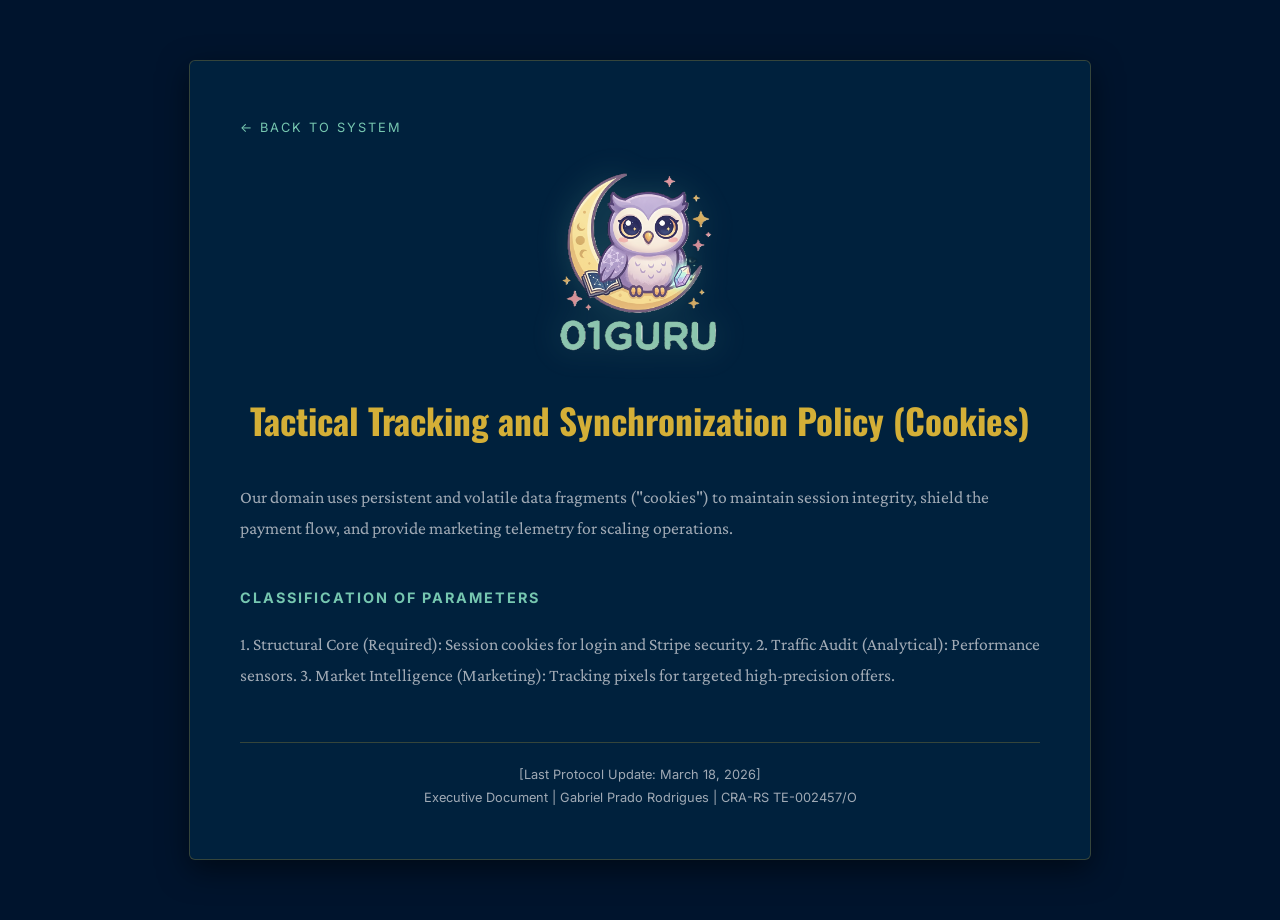
==== cookies-en.html @ b55656fc "Create cookies-en.html" ====
<!DOCTYPE html>
<html lang="en">
<head>
<meta charset="UTF-8">
<meta name="viewport" content="width=device-width, initial-scale=1.0">
<title>01GURU | Cookie Policy</title>
<link rel="icon" type="image/png" href="./01GURU.PNG">
<link href="https://fonts.googleapis.com/css2?family=Oswald:wght@400;500;700&family=Crimson+Pro:ital,wght@0,400;0,600;1,400&family=Inter:wght@300;400;600;800&display=swap" rel="stylesheet">
<style>
/* Same CSS as above */
:root{--bg:#00142D;--panel:#00213D;--gold:#D4AF37;--mint:#76C7B0;--light:#F8F9FA;--muted:#A0AAB5;--bgold:rgba(212,175,55,0.25);--fh:'Oswald',sans-serif;--fb:'Crimson Pro',serif;--fu:'Inter',sans-serif}
body{background:var(--bg);color:var(--light);font-family:var(--fb);font-size:1.1rem;line-height:1.8;margin:0;padding:0}
.legal-container{max-width:800px;margin:60px auto;padding:50px;background:var(--panel);border:1px solid var(--bgold);border-radius:6px;box-shadow:0 10px 30px rgba(0,0,0,0.5)}
.header-logo{text-align:center;margin-bottom:30px}
.header-logo img{width:100%;max-width:180px;height:auto;filter:drop-shadow(0 0 15px rgba(118,199,176,0.2))}
h1{font-family:var(--fh);color:var(--gold);font-size:2.2rem;text-align:center;margin-bottom:40px;line-height:1.2}
h2{font-family:var(--fu);color:var(--mint);font-size:0.9rem;text-transform:uppercase;letter-spacing:2px;margin-top:40px;margin-bottom:10px}
p,ul{margin-bottom:20px;color:var(--muted)}
.btn-voltar{display:inline-block;margin-bottom:30px;color:var(--mint);text-decoration:none;font-family:var(--fu);font-size:0.8rem;text-transform:uppercase;letter-spacing:2px}
.doc-footer{margin-top:50px;padding-top:20px;border-top:1px solid var(--bgold);font-family:var(--fu);font-size:0.8rem;color:var(--muted);text-align:center}
</style>
</head>
<body>
<div class="legal-container">
    <a href="./index.html" class="btn-voltar">← Back to System</a>
    <div class="header-logo"><img src="./01GURU.PNG" alt="01GURU"></div>
    <h1>Tactical Tracking and Synchronization Policy (Cookies)</h1>
    <p>Our domain uses persistent and volatile data fragments ("cookies") to maintain session integrity, shield the payment flow, and provide marketing telemetry for scaling operations.</p>
    <h2>Classification of Parameters</h2>
    <p>1. Structural Core (Required): Session cookies for login and Stripe security. 2. Traffic Audit (Analytical): Performance sensors. 3. Market Intelligence (Marketing): Tracking pixels for targeted high-precision offers.</p>
    <div class="doc-footer">
        [Last Protocol Update: March 18, 2026]<br>
        Executive Document | Gabriel Prado Rodrigues | CRA-RS TE-002457/O
    </div>
</div>
</body>
</html>
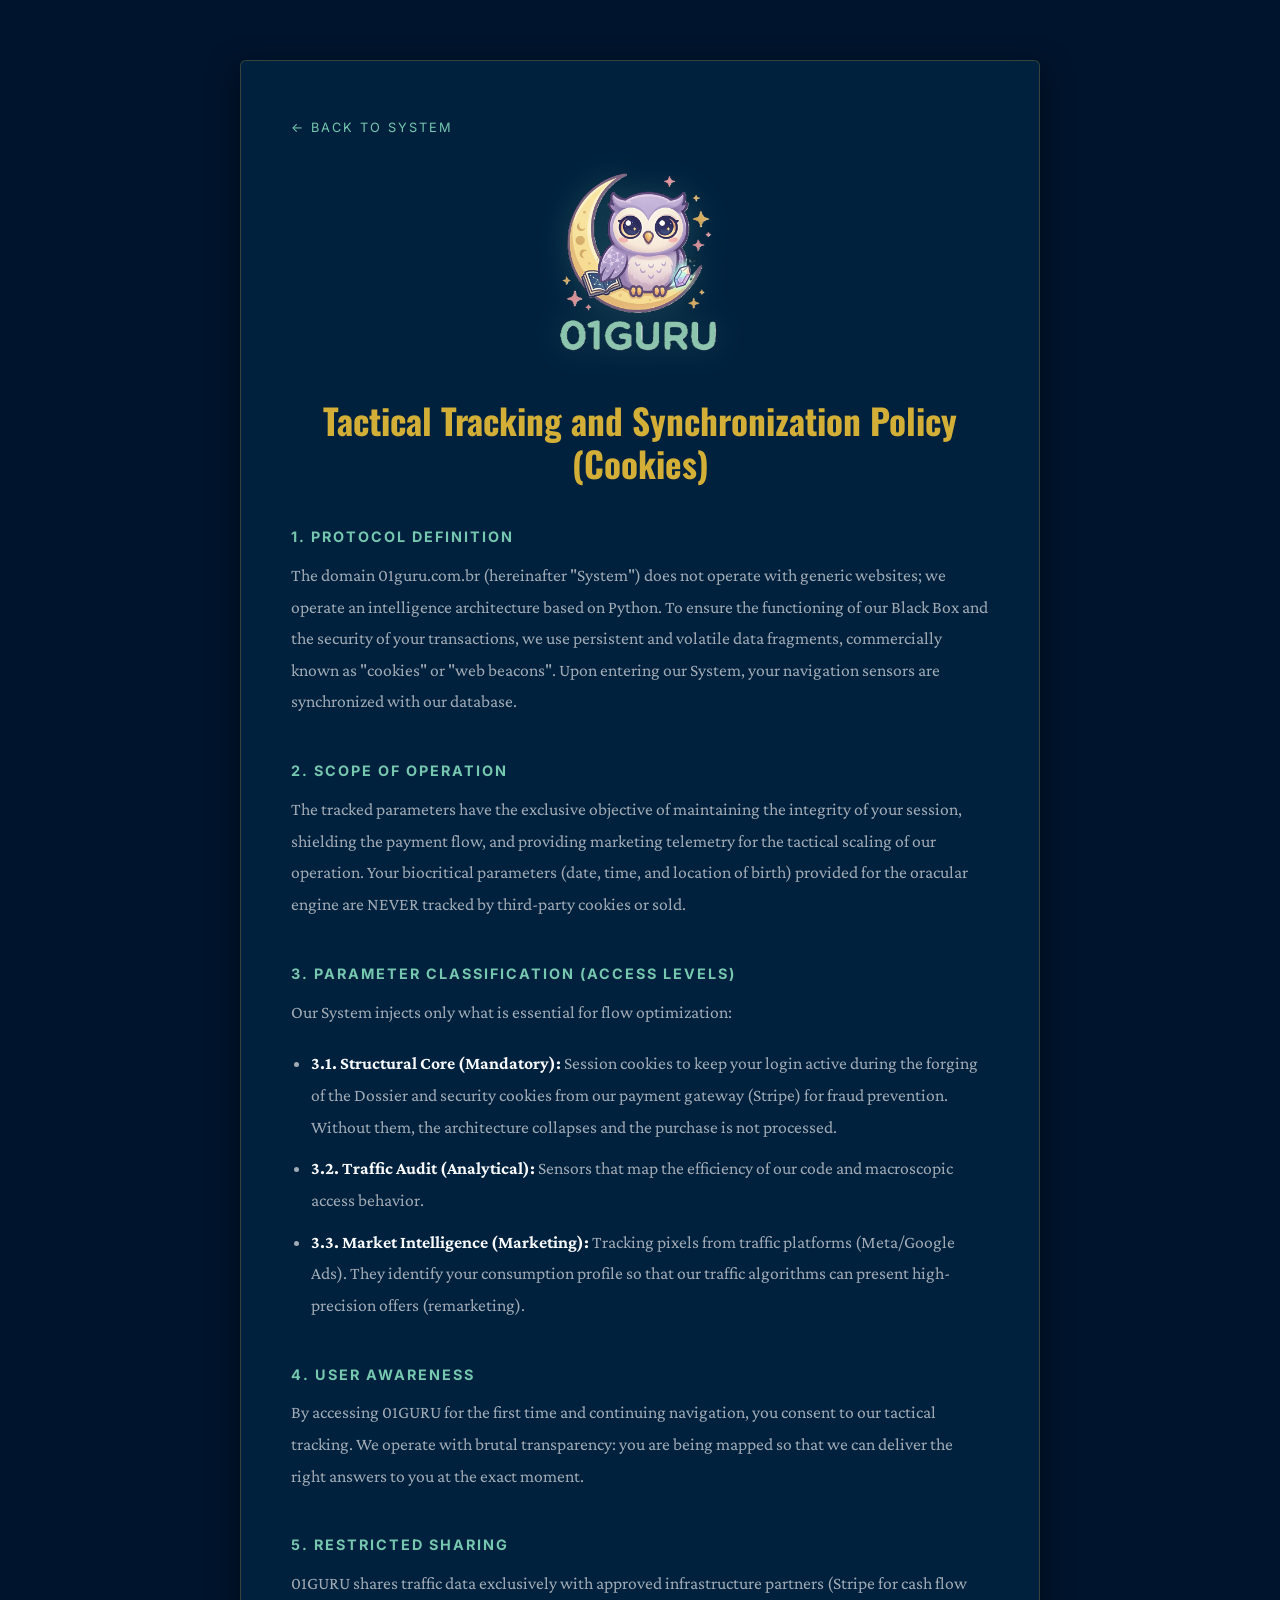
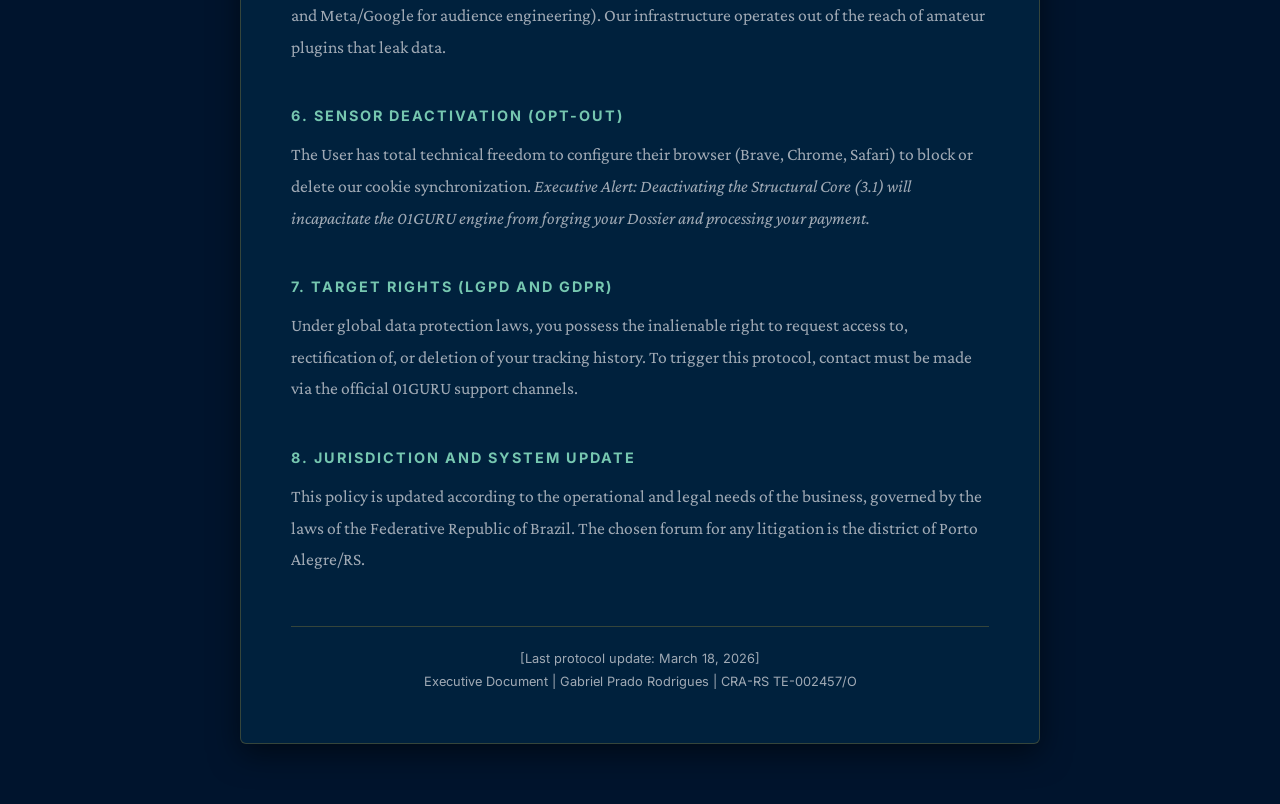
==== commit faf2aae4: "Update cookies-en.html" ====
--- a/cookies-en.html
+++ b/cookies-en.html
@@ -4,34 +4,69 @@
 <meta charset="UTF-8">
 <meta name="viewport" content="width=device-width, initial-scale=1.0">
 <title>01GURU | Cookie Policy</title>
-<link rel="icon" type="image/png" href="./01GURU.PNG">
+<link rel="icon" type="image/png" href="./logo.png">
 <link href="https://fonts.googleapis.com/css2?family=Oswald:wght@400;500;700&family=Crimson+Pro:ital,wght@0,400;0,600;1,400&family=Inter:wght@300;400;600;800&display=swap" rel="stylesheet">
 <style>
-/* Same CSS as above */
 :root{--bg:#00142D;--panel:#00213D;--gold:#D4AF37;--mint:#76C7B0;--light:#F8F9FA;--muted:#A0AAB5;--bgold:rgba(212,175,55,0.25);--fh:'Oswald',sans-serif;--fb:'Crimson Pro',serif;--fu:'Inter',sans-serif}
-body{background:var(--bg);color:var(--light);font-family:var(--fb);font-size:1.1rem;line-height:1.8;margin:0;padding:0}
-.legal-container{max-width:800px;margin:60px auto;padding:50px;background:var(--panel);border:1px solid var(--bgold);border-radius:6px;box-shadow:0 10px 30px rgba(0,0,0,0.5)}
-.header-logo{text-align:center;margin-bottom:30px}
-.header-logo img{width:100%;max-width:180px;height:auto;filter:drop-shadow(0 0 15px rgba(118,199,176,0.2))}
-h1{font-family:var(--fh);color:var(--gold);font-size:2.2rem;text-align:center;margin-bottom:40px;line-height:1.2}
-h2{font-family:var(--fu);color:var(--mint);font-size:0.9rem;text-transform:uppercase;letter-spacing:2px;margin-top:40px;margin-bottom:10px}
-p,ul{margin-bottom:20px;color:var(--muted)}
-.btn-voltar{display:inline-block;margin-bottom:30px;color:var(--mint);text-decoration:none;font-family:var(--fu);font-size:0.8rem;text-transform:uppercase;letter-spacing:2px}
-.doc-footer{margin-top:50px;padding-top:20px;border-top:1px solid var(--bgold);font-family:var(--fu);font-size:0.8rem;color:var(--muted);text-align:center}
+*,*::before,*::after{margin:0;padding:0;box-sizing:border-box}
+body{background:var(--bg);color:var(--light);font-family:var(--fb);font-size:1.1rem;line-height:1.8;}
+.legal-container{max-width: 800px; margin: 60px auto; padding: 50px; background: var(--panel); border: 1px solid var(--bgold); border-radius: 6px; box-shadow: 0 10px 30px rgba(0,0,0,0.5);}
+.header-logo {text-align: center; margin-bottom: 30px;}
+.header-logo img {width: 120px; filter: drop-shadow(0 0 15px rgba(118,199,176,0.2));}
+h1 {font-family: var(--fh); color: var(--gold); font-size: 2.2rem; text-align: center; margin-bottom: 40px; line-height: 1.2;}
+h2 {font-family: var(--fu); color: var(--mint); font-size: 0.9rem; text-transform: uppercase; letter-spacing: 2px; margin-top: 40px; margin-bottom: 10px;}
+p, ul {margin-bottom: 20px; color: var(--muted);}
+ul {padding-left: 20px;}
+li {margin-bottom: 10px;}
+strong {color: var(--light);}
+.btn-voltar {display: inline-block; margin-bottom: 30px; color: var(--mint); text-decoration: none; font-family: var(--fu); font-size: 0.8rem; text-transform: uppercase; letter-spacing: 2px; transition: color 0.3s;}
+.btn-voltar:hover {color: var(--gold);}
+.doc-footer {margin-top: 50px; padding-top: 20px; border-top: 1px solid var(--bgold); font-family: var(--fu); font-size: 0.8rem; color: var(--muted); text-align: center;}
+@media(max-width:700px){.legal-container{margin: 20px; padding: 30px;}}
 </style>
 </head>
 <body>
+
 <div class="legal-container">
     <a href="./index.html" class="btn-voltar">← Back to System</a>
-    <div class="header-logo"><img src="./01GURU.PNG" alt="01GURU"></div>
+    
+    <div class="header-logo"><img src="./logo.png" alt="01GURU" style="width: 100%; max-width: 180px; height: auto;"></div>
     <h1>Tactical Tracking and Synchronization Policy (Cookies)</h1>
-    <p>Our domain uses persistent and volatile data fragments ("cookies") to maintain session integrity, shield the payment flow, and provide marketing telemetry for scaling operations.</p>
-    <h2>Classification of Parameters</h2>
-    <p>1. Structural Core (Required): Session cookies for login and Stripe security. 2. Traffic Audit (Analytical): Performance sensors. 3. Market Intelligence (Marketing): Tracking pixels for targeted high-precision offers.</p>
+    
+    <h2>1. Protocol Definition</h2>
+    <p>The domain 01guru.com.br (hereinafter "System") does not operate with generic websites; we operate an intelligence architecture based on Python. To ensure the functioning of our Black Box and the security of your transactions, we use persistent and volatile data fragments, commercially known as "cookies" or "web beacons". Upon entering our System, your navigation sensors are synchronized with our database.</p>
+
+    <h2>2. Scope of Operation</h2>
+    <p>The tracked parameters have the exclusive objective of maintaining the integrity of your session, shielding the payment flow, and providing marketing telemetry for the tactical scaling of our operation. Your biocritical parameters (date, time, and location of birth) provided for the oracular engine are NEVER tracked by third-party cookies or sold.</p>
+
+    <h2>3. Parameter Classification (Access Levels)</h2>
+    <p>Our System injects only what is essential for flow optimization:</p>
+    <ul>
+        <li><strong>3.1. Structural Core (Mandatory):</strong> Session cookies to keep your login active during the forging of the Dossier and security cookies from our payment gateway (Stripe) for fraud prevention. Without them, the architecture collapses and the purchase is not processed.</li>
+        <li><strong>3.2. Traffic Audit (Analytical):</strong> Sensors that map the efficiency of our code and macroscopic access behavior.</li>
+        <li><strong>3.3. Market Intelligence (Marketing):</strong> Tracking pixels from traffic platforms (Meta/Google Ads). They identify your consumption profile so that our traffic algorithms can present high-precision offers (remarketing).</li>
+    </ul>
+
+    <h2>4. User Awareness</h2>
+    <p>By accessing 01GURU for the first time and continuing navigation, you consent to our tactical tracking. We operate with brutal transparency: you are being mapped so that we can deliver the right answers to you at the exact moment.</p>
+
+    <h2>5. Restricted Sharing</h2>
+    <p>01GURU shares traffic data exclusively with approved infrastructure partners (Stripe for cash flow and Meta/Google for audience engineering). Our infrastructure operates out of the reach of amateur plugins that leak data.</p>
+
+    <h2>6. Sensor Deactivation (Opt-Out)</h2>
+    <p>The User has total technical freedom to configure their browser (Brave, Chrome, Safari) to block or delete our cookie synchronization. <em>Executive Alert: Deactivating the Structural Core (3.1) will incapacitate the 01GURU engine from forging your Dossier and processing your payment.</em></p>
+
+    <h2>7. Target Rights (LGPD and GDPR)</h2>
+    <p>Under global data protection laws, you possess the inalienable right to request access to, rectification of, or deletion of your tracking history. To trigger this protocol, contact must be made via the official 01GURU support channels.</p>
+
+    <h2>8. Jurisdiction and System Update</h2>
+    <p>This policy is updated according to the operational and legal needs of the business, governed by the laws of the Federative Republic of Brazil. The chosen forum for any litigation is the district of Porto Alegre/RS.</p>
+
     <div class="doc-footer">
-        [Last Protocol Update: March 18, 2026]<br>
+        [Last protocol update: March 18, 2026]<br>
         Executive Document | Gabriel Prado Rodrigues | CRA-RS TE-002457/O
     </div>
 </div>
+
 </body>
 </html>
